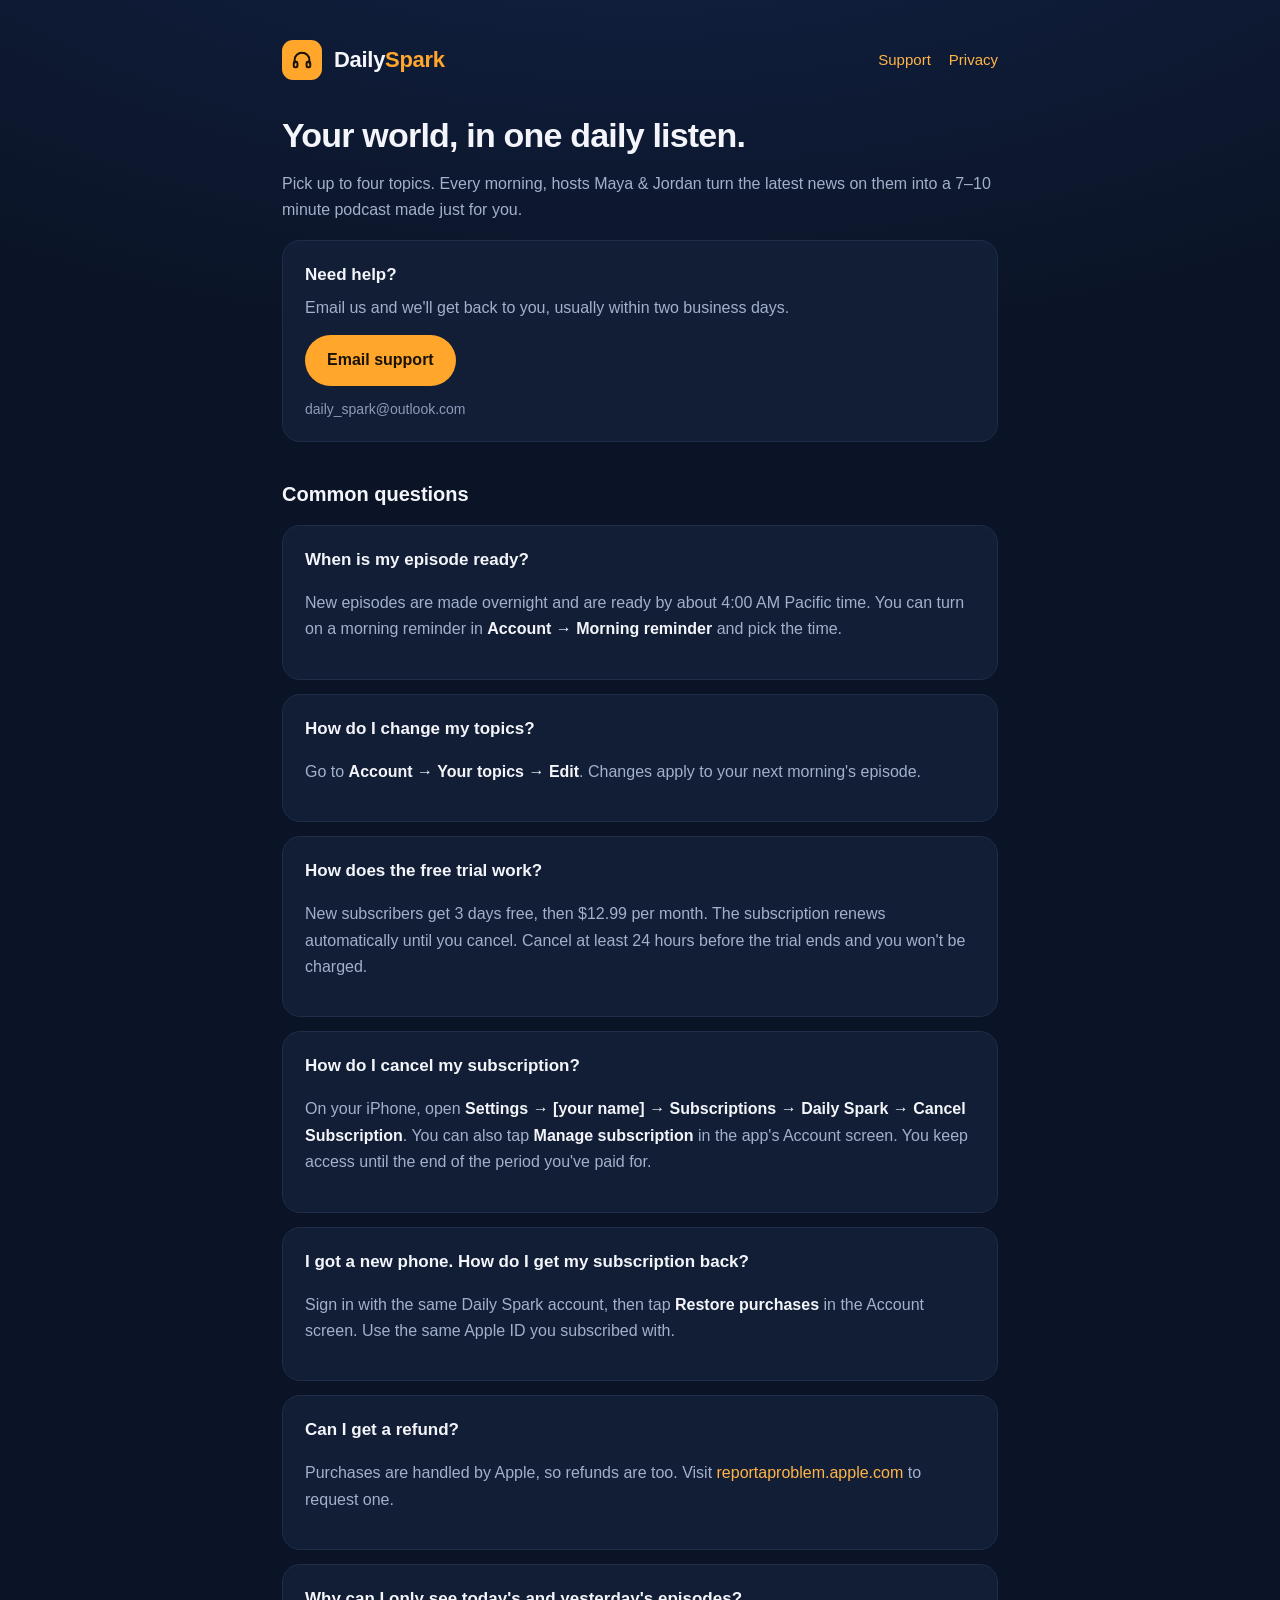
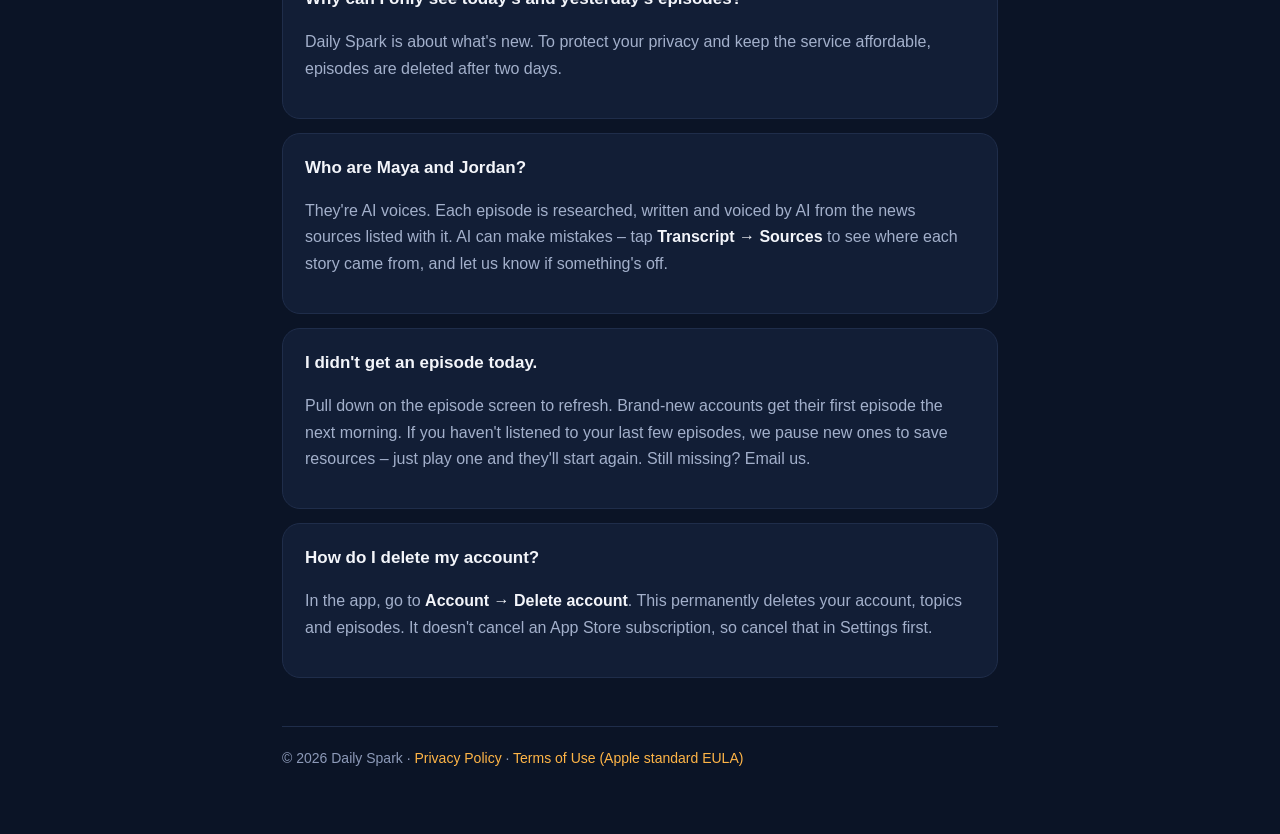
==== index.html @ d4d3cbfe "Add files via upload" ====
<!DOCTYPE html>
<html lang="en">
<head>
<meta charset="utf-8">
<meta name="viewport" content="width=device-width, initial-scale=1">
<title>Daily Spark – Support</title>
<meta name="description" content="Daily Spark turns the news on topics you choose into a short two-host podcast, ready every morning.">
<link rel="stylesheet" href="style.css">
</head>
<body>
<div class="wrap">
<header>
  <div class="tile"><svg width="22" height="22" viewBox="0 0 24 24" fill="none" stroke="#1A1206" stroke-width="2.2" stroke-linecap="round" stroke-linejoin="round"><path d="M4 15v-3a8 8 0 0 1 16 0v3"/><rect x="3" y="14" width="4" height="6" rx="1.5"/><rect x="17" y="14" width="4" height="6" rx="1.5"/></svg></div>
  <div class="word">Daily<span>Spark</span></div>
  <nav><a href="index.html">Support</a><a href="privacy.html">Privacy</a></nav>
</header>

<h1>Your world, in one daily listen.</h1>
<p>Pick up to four topics. Every morning, hosts Maya &amp; Jordan turn the latest news on them into a 7–10 minute podcast made just for you.</p>

<div class="card">
  <h3>Need help?</h3>
  <p style="margin:0 0 14px">Email us and we'll get back to you, usually within two business days.</p>
  <a class="btn" href="mailto:daily_spark@outlook.com?subject=Daily%20Spark%20support">Email support</a>
  <p class="muted" style="margin:12px 0 0">daily_spark@outlook.com</p>
</div>

<h2>Common questions</h2>

<div class="card"><h3>When is my episode ready?</h3>
<p>New episodes are made overnight and are ready by about 4:00 AM Pacific time. You can turn on a morning reminder in <strong>Account → Morning reminder</strong> and pick the time.</p></div>

<div class="card"><h3>How do I change my topics?</h3>
<p>Go to <strong>Account → Your topics → Edit</strong>. Changes apply to your next morning's episode.</p></div>

<div class="card"><h3>How does the free trial work?</h3>
<p>New subscribers get 3 days free, then $12.99 per month. The subscription renews automatically until you cancel. Cancel at least 24 hours before the trial ends and you won't be charged.</p></div>

<div class="card"><h3>How do I cancel my subscription?</h3>
<p>On your iPhone, open <strong>Settings → [your name] → Subscriptions → Daily Spark → Cancel Subscription</strong>. You can also tap <strong>Manage subscription</strong> in the app's Account screen. You keep access until the end of the period you've paid for.</p></div>

<div class="card"><h3>I got a new phone. How do I get my subscription back?</h3>
<p>Sign in with the same Daily Spark account, then tap <strong>Restore purchases</strong> in the Account screen. Use the same Apple ID you subscribed with.</p></div>

<div class="card"><h3>Can I get a refund?</h3>
<p>Purchases are handled by Apple, so refunds are too. Visit <a href="https://reportaproblem.apple.com">reportaproblem.apple.com</a> to request one.</p></div>

<div class="card"><h3>Why can I only see today's and yesterday's episodes?</h3>
<p>Daily Spark is about what's new. To protect your privacy and keep the service affordable, episodes are deleted after two days.</p></div>

<div class="card"><h3>Who are Maya and Jordan?</h3>
<p>They're AI voices. Each episode is researched, written and voiced by AI from the news sources listed with it. AI can make mistakes – tap <strong>Transcript → Sources</strong> to see where each story came from, and let us know if something's off.</p></div>

<div class="card"><h3>I didn't get an episode today.</h3>
<p>Pull down on the episode screen to refresh. Brand-new accounts get their first episode the next morning. If you haven't listened to your last few episodes, we pause new ones to save resources – just play one and they'll start again. Still missing? Email us.</p></div>

<div class="card"><h3>How do I delete my account?</h3>
<p>In the app, go to <strong>Account → Delete account</strong>. This permanently deletes your account, topics and episodes. It doesn't cancel an App Store subscription, so cancel that in Settings first.</p></div>

<footer>© 2026 Daily Spark · <a href="privacy.html">Privacy Policy</a> · <a href="https://www.apple.com/legal/internet-services/itunes/dev/stdeula/">Terms of Use (Apple standard EULA)</a></footer>
</div>
</body>
</html>
---- style.css ----
:root{--bg:#0B1426;--surface:#121E36;--border:#1F2D4A;--text:#F3F5FA;--text2:#A3B0CB;--label:#8D9AB8;--accent:#FFA62B;--link:#FFB547}
*{box-sizing:border-box}
body{margin:0;background:radial-gradient(1200px 600px at 50% -10%,#13244A,var(--bg));background-color:var(--bg);color:var(--text);font:16px/1.65 Inter,-apple-system,BlinkMacSystemFont,"Segoe UI",Roboto,sans-serif}
.wrap{max-width:760px;margin:0 auto;padding:40px 22px 64px}
header{display:flex;align-items:center;gap:12px;margin-bottom:36px}
.tile{width:40px;height:40px;border-radius:11px;background:var(--accent);display:grid;place-items:center}
.word{font-weight:800;font-size:22px;letter-spacing:-.3px}.word span{color:var(--accent)}
nav{margin-left:auto;display:flex;gap:18px;font-size:15px}
a{color:var(--link);text-decoration:none}a:hover{text-decoration:underline}
h1{font-size:34px;line-height:1.15;letter-spacing:-.8px;margin:0 0 8px}
h2{font-size:20px;margin:36px 0 8px}
h3{font-size:17px;margin:0 0 6px}
p,li{color:var(--text2)}strong{color:var(--text)}
.muted{color:var(--label);font-size:14px}
.card{background:var(--surface);border:1px solid var(--border);border-radius:18px;padding:20px 22px;margin:14px 0}
table{width:100%;border-collapse:collapse;font-size:15px}
th,td{text-align:left;padding:10px 8px;border-bottom:1px solid var(--border);vertical-align:top}
th{color:var(--text);font-weight:600}td{color:var(--text2)}
.btn{display:inline-block;background:var(--accent);color:#1A1206;font-weight:700;border-radius:999px;padding:12px 22px}
.btn:hover{text-decoration:none;opacity:.9}
footer{margin-top:48px;padding-top:20px;border-top:1px solid var(--border);font-size:14px;color:var(--label)}
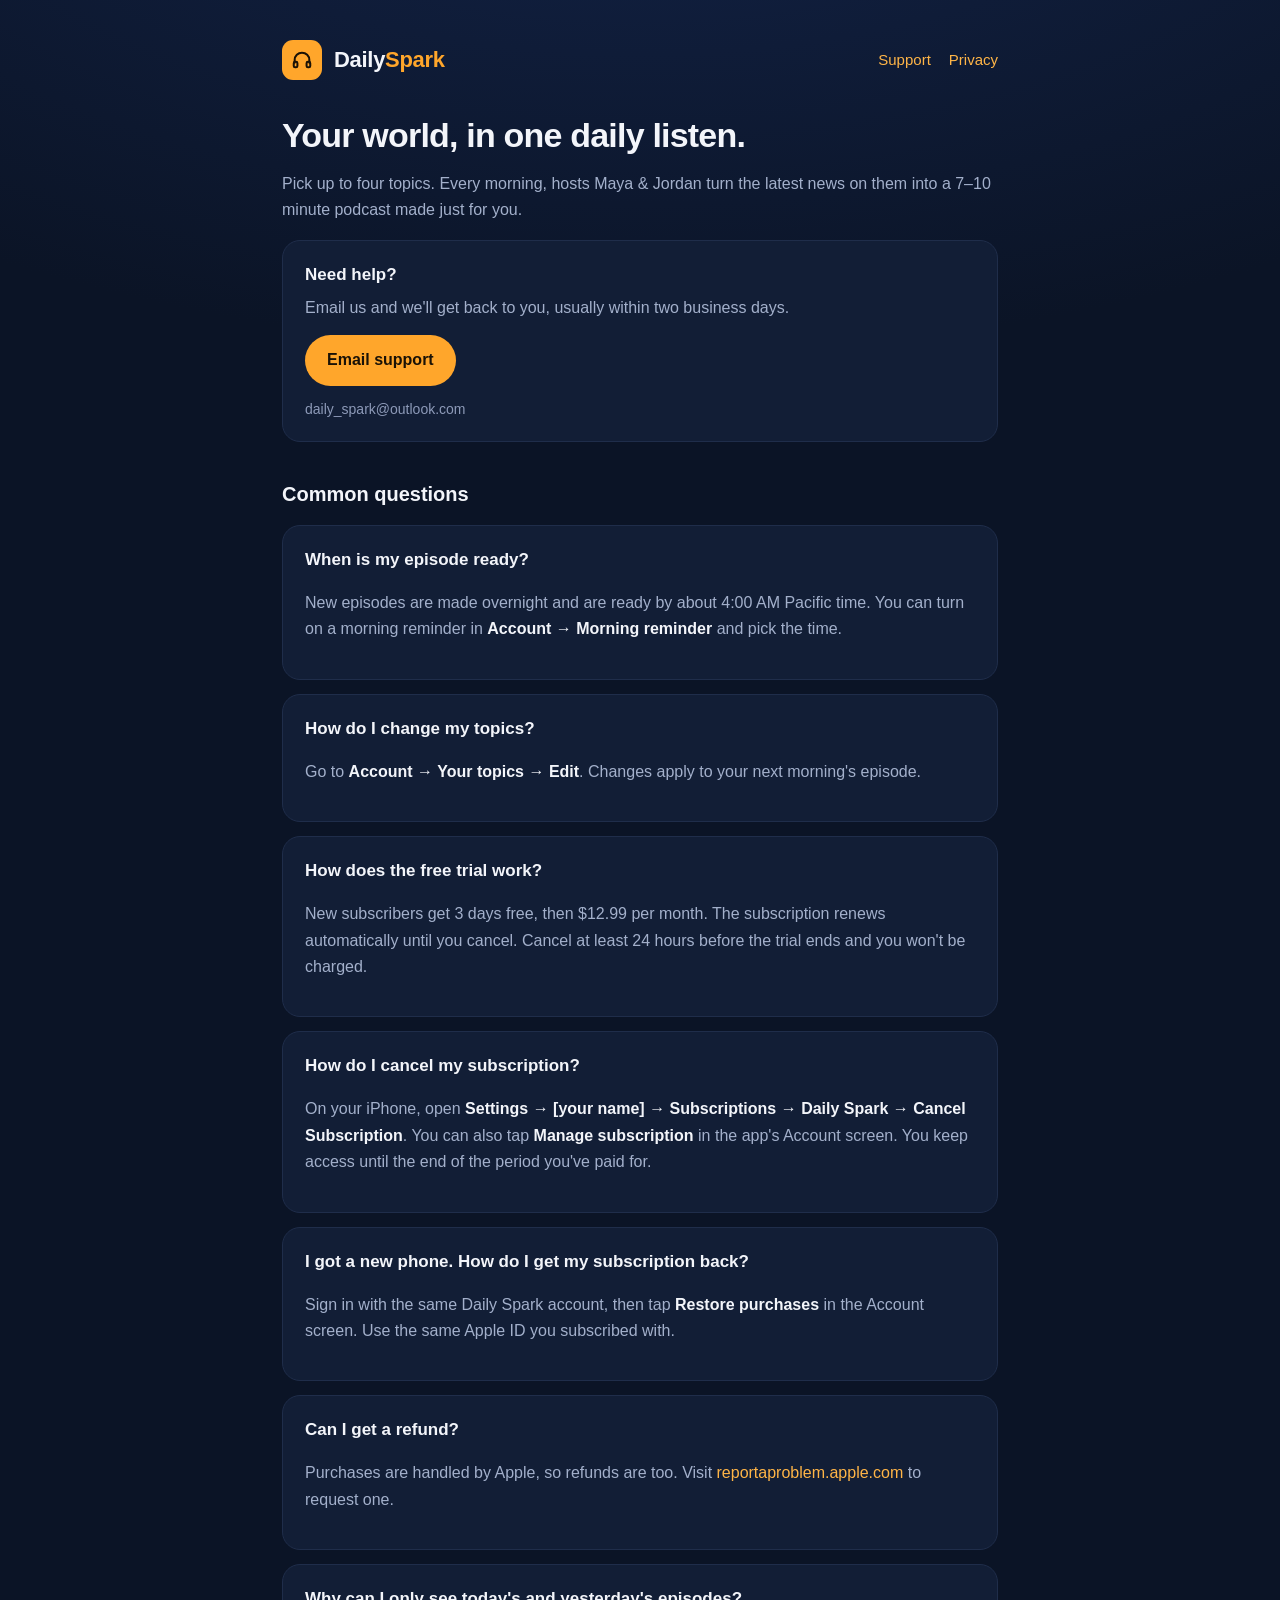
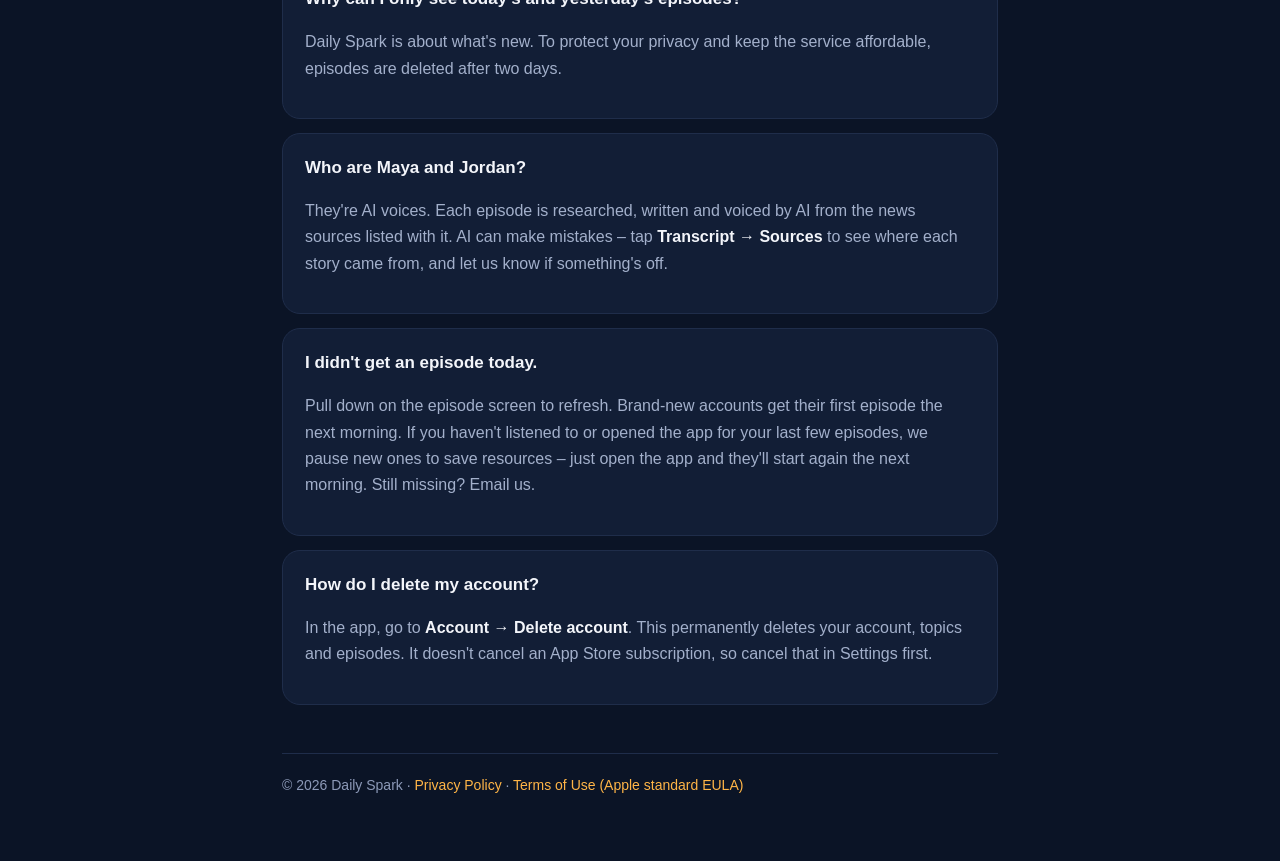
==== commit ed855f3e: "Add files via upload" ====
--- a/index.html
+++ b/index.html
@@ -52,7 +52,7 @@
 <p>They're AI voices. Each episode is researched, written and voiced by AI from the news sources listed with it. AI can make mistakes – tap <strong>Transcript → Sources</strong> to see where each story came from, and let us know if something's off.</p></div>
 
 <div class="card"><h3>I didn't get an episode today.</h3>
-<p>Pull down on the episode screen to refresh. Brand-new accounts get their first episode the next morning. If you haven't listened to your last few episodes, we pause new ones to save resources – just play one and they'll start again. Still missing? Email us.</p></div>
+<p>Pull down on the episode screen to refresh. Brand-new accounts get their first episode the next morning. If you haven't listened to or opened the app for your last few episodes, we pause new ones to save resources – just open the app and they'll start again the next morning. Still missing? Email us.</p></div>
 
 <div class="card"><h3>How do I delete my account?</h3>
 <p>In the app, go to <strong>Account → Delete account</strong>. This permanently deletes your account, topics and episodes. It doesn't cancel an App Store subscription, so cancel that in Settings first.</p></div>
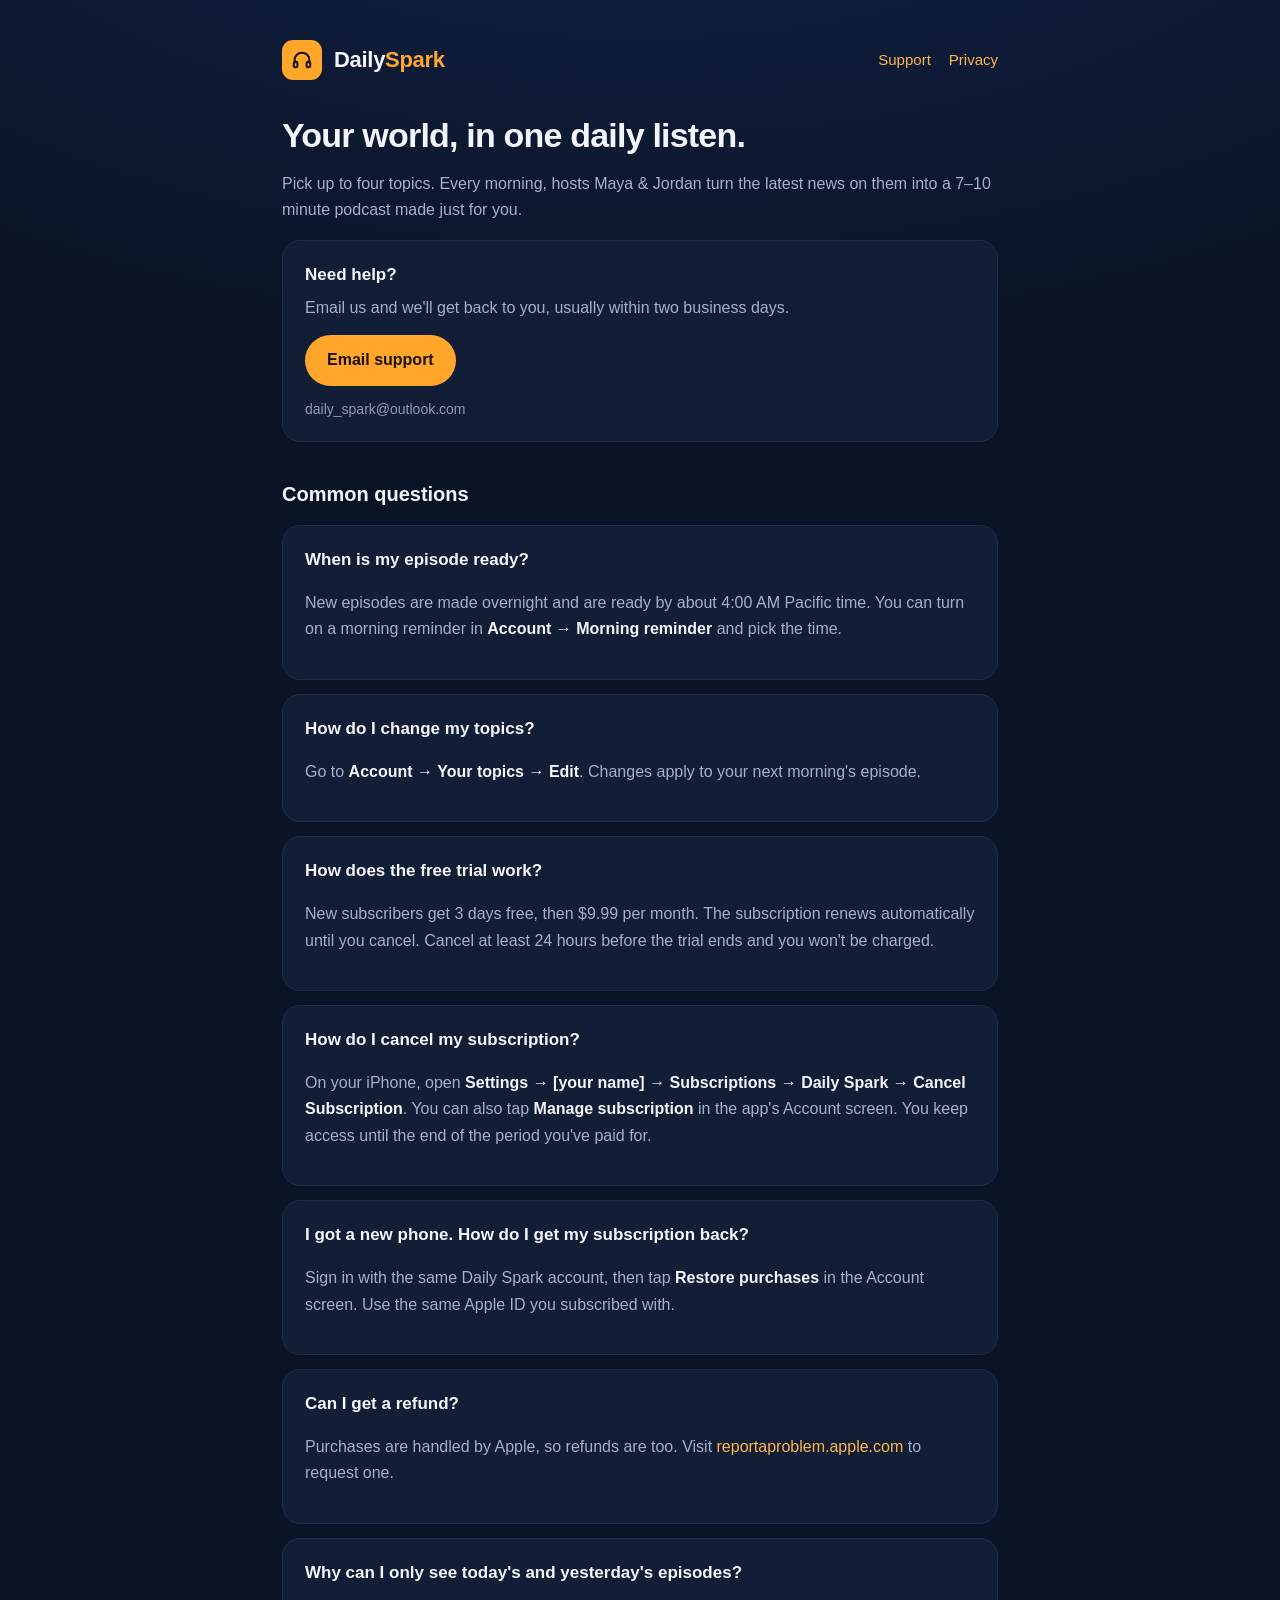
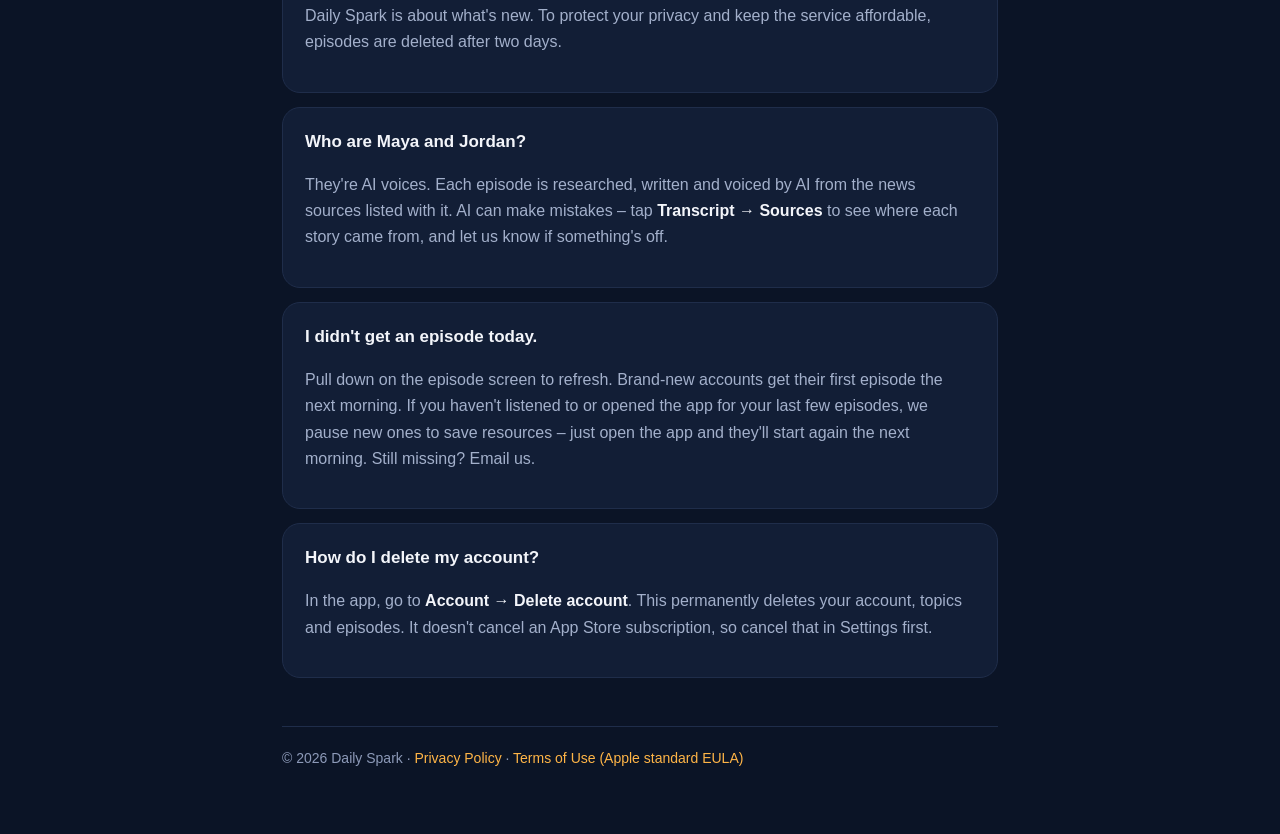
==== commit a7dc18da: "Add files via upload" ====
--- a/index.html
+++ b/index.html
@@ -34,7 +34,7 @@
 <p>Go to <strong>Account → Your topics → Edit</strong>. Changes apply to your next morning's episode.</p></div>
 
 <div class="card"><h3>How does the free trial work?</h3>
-<p>New subscribers get 3 days free, then $12.99 per month. The subscription renews automatically until you cancel. Cancel at least 24 hours before the trial ends and you won't be charged.</p></div>
+<p>New subscribers get 3 days free, then $9.99 per month. The subscription renews automatically until you cancel. Cancel at least 24 hours before the trial ends and you won't be charged.</p></div>
 
 <div class="card"><h3>How do I cancel my subscription?</h3>
 <p>On your iPhone, open <strong>Settings → [your name] → Subscriptions → Daily Spark → Cancel Subscription</strong>. You can also tap <strong>Manage subscription</strong> in the app's Account screen. You keep access until the end of the period you've paid for.</p></div>
